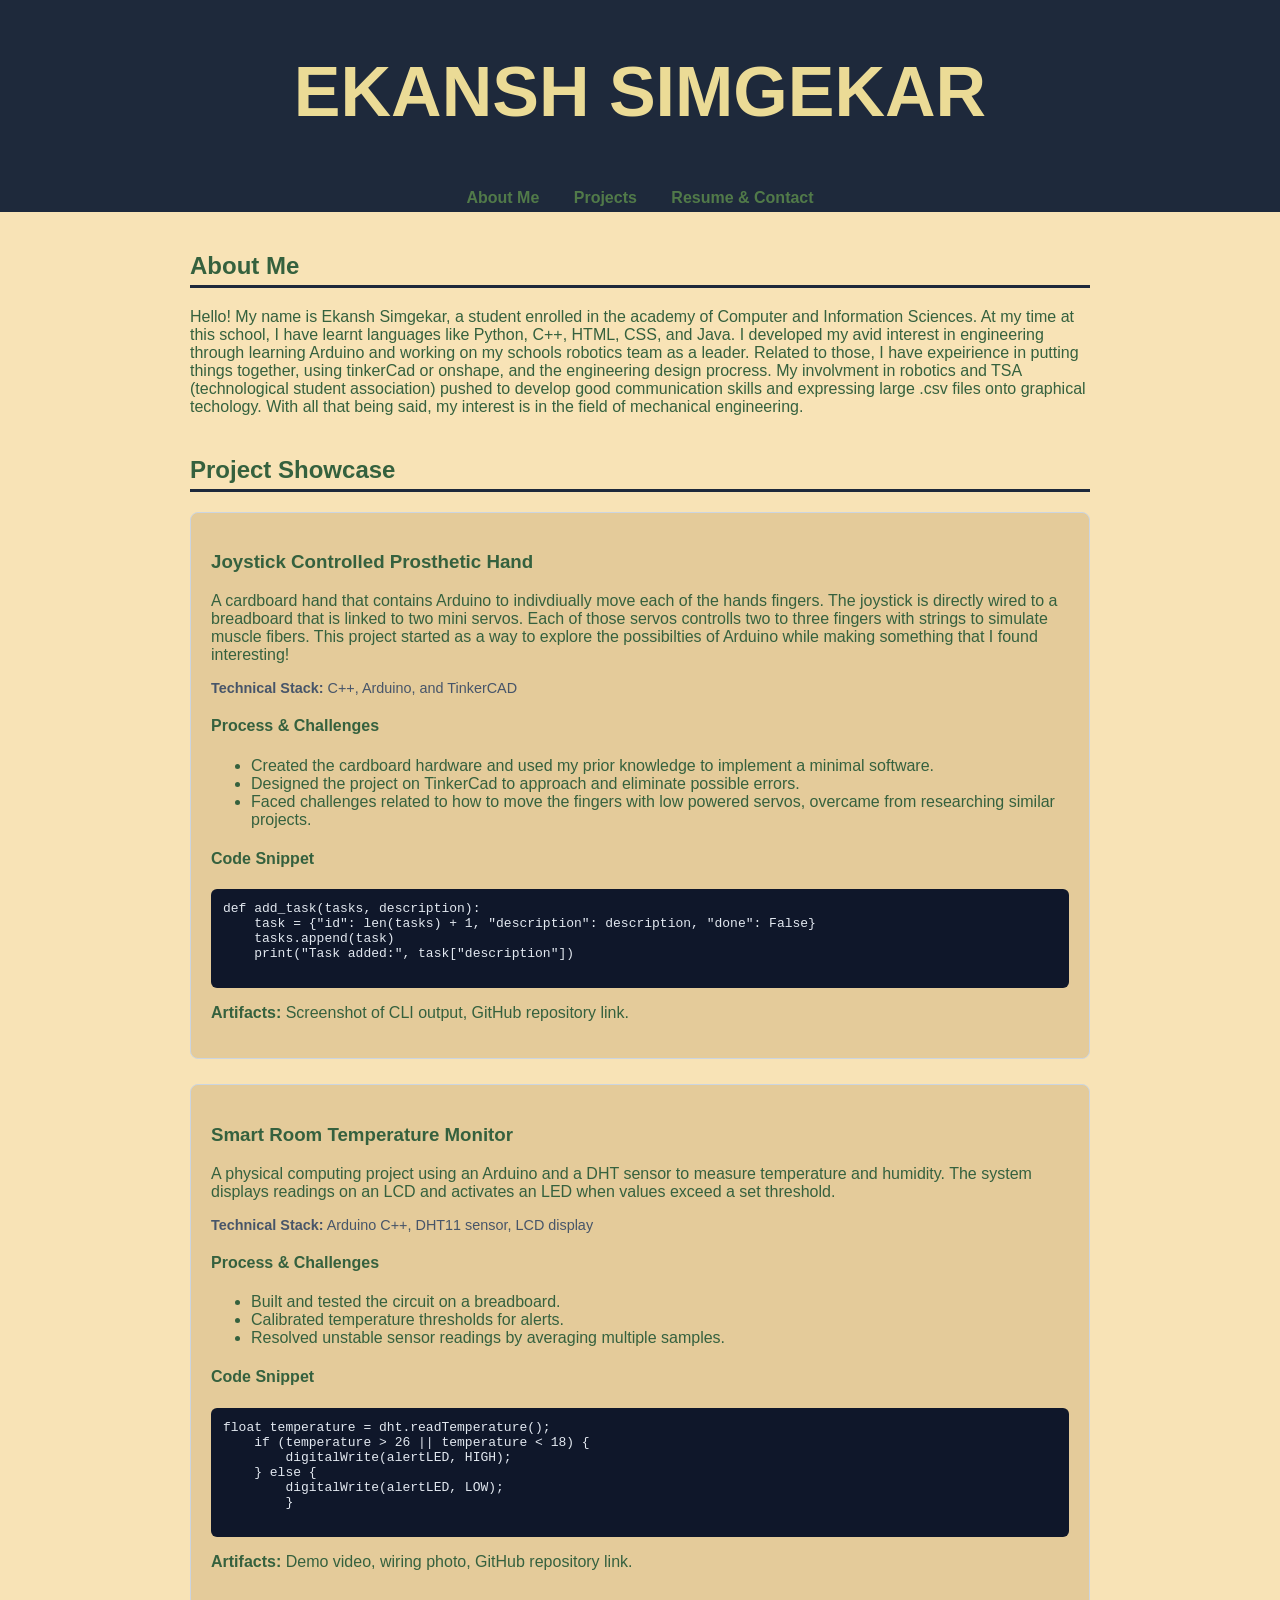
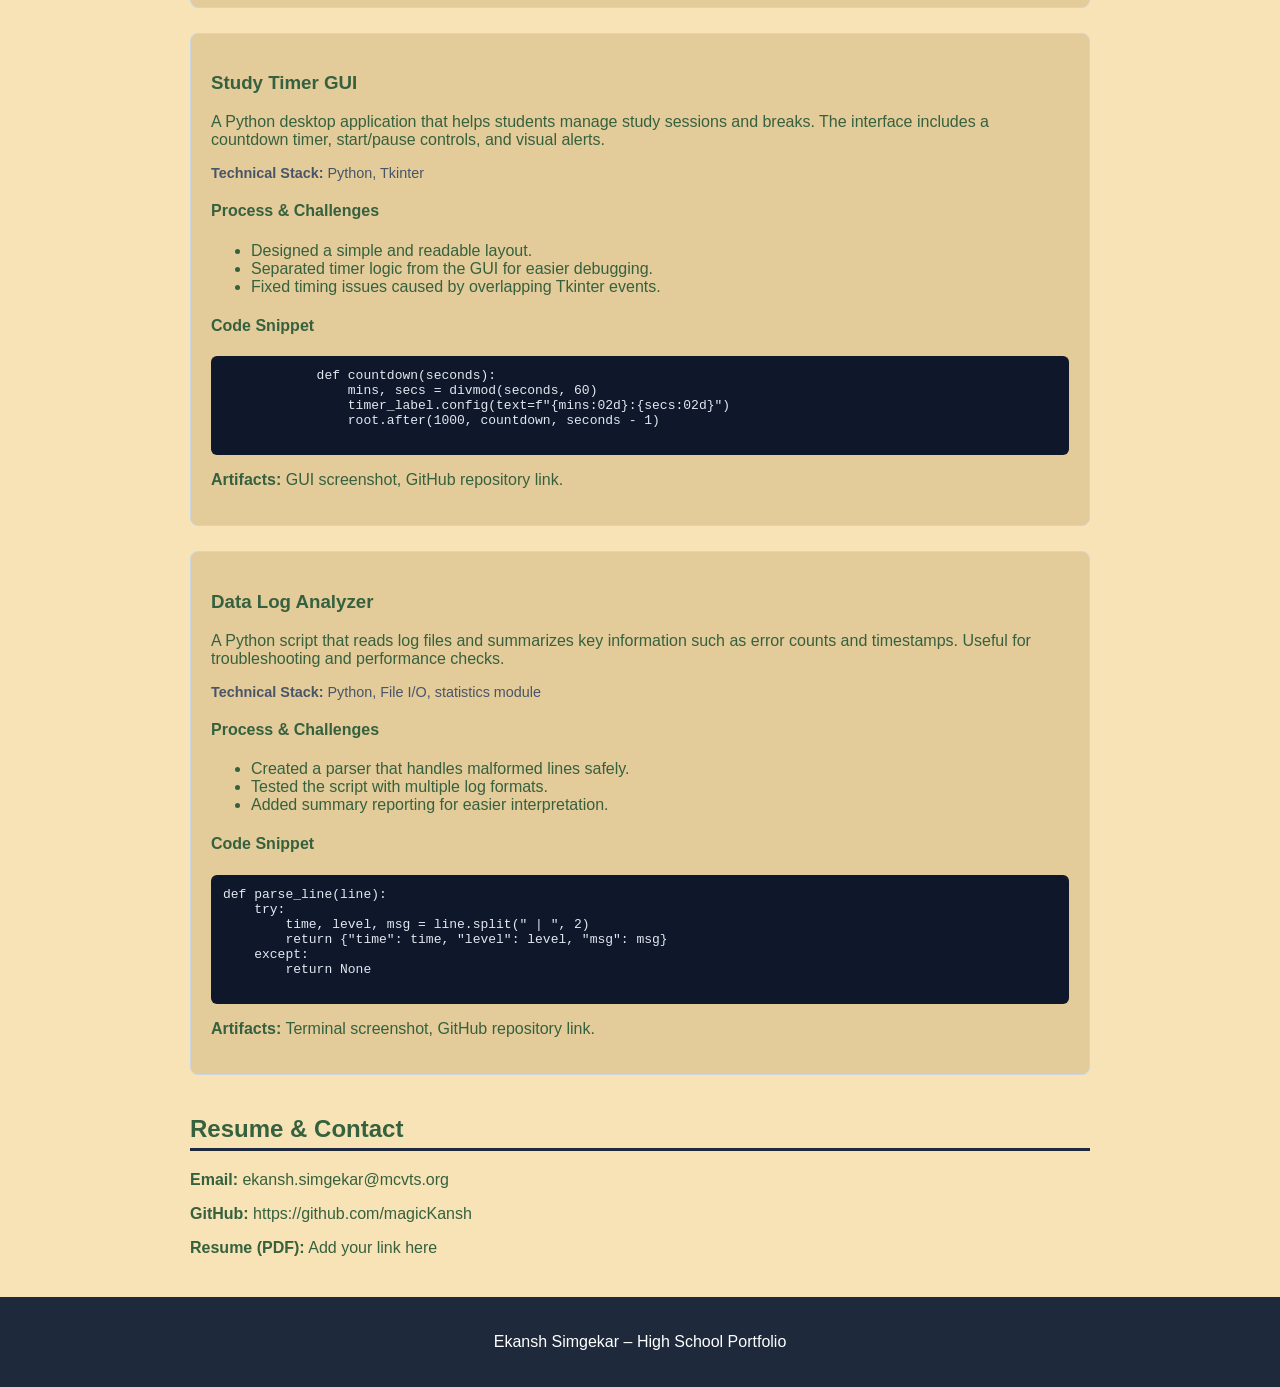
==== portfolio/index.html @ 1c962d92 "Add files via upload" ====
<!DOCTYPE html>
<html lang="en">
<head>
    <meta charset="UTF-8">
    <title> EKANSH SIMGEKAR - High School Portfolio </title>
    <meta name="viewport" content="width=device-width, initial-scale=1.0">
    <link rel="stylesheet" href="style.css">
</head>

<body>

<header>
    <h1> EKANSH SIMGEKAR </h1>
</header>

<nav>
    <a href="#about">About Me</a>
    <a href="#projects">Projects</a>
    <a href="#contact">Resume & Contact</a>
</nav>

<section id="about">
    <h2>About Me</h2>
    <p>
        Hello! My name is Ekansh Simgekar, a student enrolled in the academy of Computer and Information Sciences. 
        At my time at this school, I have learnt languages like Python, C++, HTML, CSS, and Java. I developed my 
        avid interest in engineering through learning Arduino and working on my schools robotics team as a leader. 
        Related to those, I have expeirience in putting things together, using tinkerCad or onshape, and the 
        engineering design procress. My involvment in robotics and TSA (technological student association) pushed 
        to develop good communication skills and expressing large .csv files onto graphical techology. With all that
        being said, my interest is in the field of mechanical engineering. 
    </p>
</section>

<section id="projects">
    <h2>Project Showcase</h2>

    <!-- PROJECT 1 -->
    <div class="project">
        <h3> Joystick Controlled Prosthetic Hand</h3>
        <p>
            A cardboard hand that contains Arduino to indivdiually move each of the hands fingers. The joystick is 
            directly wired to a breadboard that is linked to two mini servos. Each of those servos controlls two to
            three fingers with strings to simulate muscle fibers. This project started as a way to explore the 
            possibilties of Arduino while making something that I found interesting! 
        </p>

        <p class="stack"><strong>Technical Stack:</strong> C++, Arduino, and TinkerCAD </p>

        <h4>Process & Challenges</h4>
        <ul>
            <li> Created the cardboard hardware and used my prior knowledge to implement a minimal software. </li>
            <li> Designed the project on TinkerCad to approach  and eliminate possible errors. </li>
            <li> Faced challenges related to how to move the fingers with low powered servos, overcame from researching similar projects.</li>
        </ul>

        <h4>Code Snippet</h4>
        <pre>
def add_task(tasks, description):
    task = {"id": len(tasks) + 1, "description": description, "done": False}
    tasks.append(task)
    print("Task added:", task["description"])           
        </pre>

        <p><strong>Artifacts:</strong> Screenshot of CLI output, GitHub repository link.</p>
    </div>

    <!-- PROJECT 2 -->
    <div class="project">
        <h3>Smart Room Temperature Monitor</h3>
        <p>
            A physical computing project using an Arduino and a DHT sensor to measure
            temperature and humidity. The system displays readings on an LCD and activates
            an LED when values exceed a set threshold.
        </p>

        <p class="stack"><strong>Technical Stack:</strong> Arduino C++, DHT11 sensor, LCD display</p>

        <h4>Process & Challenges</h4>
        <ul>
            <li>Built and tested the circuit on a breadboard.</li>
            <li>Calibrated temperature thresholds for alerts.</li>
            <li>Resolved unstable sensor readings by averaging multiple samples.</li>
        </ul>

        <h4>Code Snippet</h4>
        <pre>
float temperature = dht.readTemperature();
    if (temperature > 26 || temperature < 18) {
        digitalWrite(alertLED, HIGH);
    } else {
        digitalWrite(alertLED, LOW);
        }
        </pre>

        <p><strong>Artifacts:</strong> Demo video, wiring photo, GitHub repository link.</p>
    </div>

    <!-- PROJECT 3 -->
    <div class="project">
        <h3>Study Timer GUI</h3>
        <p>
            A Python desktop application that helps students manage study sessions and breaks.
            The interface includes a countdown timer, start/pause controls, and visual alerts.
        </p>

        <p class="stack"><strong>Technical Stack:</strong> Python, Tkinter</p>

        <h4>Process & Challenges</h4>
        <ul>
            <li>Designed a simple and readable layout.</li>
            <li>Separated timer logic from the GUI for easier debugging.</li>
            <li>Fixed timing issues caused by overlapping Tkinter events.</li>
        </ul>

        <h4>Code Snippet</h4>
        <pre>
            def countdown(seconds):
                mins, secs = divmod(seconds, 60)
                timer_label.config(text=f"{mins:02d}:{secs:02d}")
                root.after(1000, countdown, seconds - 1)
        </pre>

        <p><strong>Artifacts:</strong> GUI screenshot, GitHub repository link.</p>
    </div>

    <!-- PROJECT 4 -->
    <div class="project">
        <h3>Data Log Analyzer</h3>
        <p>
            A Python script that reads log files and summarizes key information such as
            error counts and timestamps. Useful for troubleshooting and performance checks.
        </p>

        <p class="stack"><strong>Technical Stack:</strong> Python, File I/O, statistics module</p>

        <h4>Process & Challenges</h4>
        <ul>
            <li>Created a parser that handles malformed lines safely.</li>
            <li>Tested the script with multiple log formats.</li>
            <li>Added summary reporting for easier interpretation.</li>
        </ul>

        <h4>Code Snippet</h4>
        <pre>
def parse_line(line):
    try:
        time, level, msg = line.split(" | ", 2)
        return {"time": time, "level": level, "msg": msg}
    except:
        return None
        </pre>

        <p><strong>Artifacts:</strong> Terminal screenshot, GitHub repository link.</p>
    </div>

</section>

<section id="contact">
    <h2>Resume & Contact</h2>
    <p><strong>Email:</strong> ekansh.simgekar@mcvts.org </p>
    <p><strong>GitHub:</strong> https://github.com/magicKansh</p>
    <p><strong>Resume (PDF):</strong> Add your link here</p>
</section>

<footer>
    <p> Ekansh Simgekar – High School Portfolio</p>
</footer>

</body>
</html>
---- portfolio/style.css ----
body {
    margin: 0;
    font-family:'Segoe UI', Tahoma, Geneva, Verdana, sans-serif;
    background: #f8e3b6;
    color: #35613e;
}

header {
    background: #1e293b;
    color: rgb(235, 219, 150);
    padding: 5px;
    text-align: center;
    font-family: 'Franklin Gothic Medium', 'Arial Narrow', Arial, sans-serif;
    font-size: 35px;
}

nav {
    background: #1e293b;
    padding: 5px;
    text-align: center;
}

nav a {
    color: #517a49;
    margin: 0 15px;
    text-decoration: none;
    font-weight: bold;
}

nav a:hover {
    color: rgb(87, 67, 67);
}

section {
    max-width: 900px;
    margin: 40px auto;
    padding: 0 20px;
}

h2 {
    border-bottom: 3px solid #1e293b;
    padding-bottom: 5px;
}

.project {
    background: #e4cb9a;
    padding: 20px;
    border-radius: 8px;
    margin-bottom: 25px;
    border: 1px solid #cbd5e1;
}

.stack {
    font-size: 0.9rem;
    color: #475569;
}

pre {
    background: #0f172a;
    color: #e2e8f0;
    padding: 12px;
    border-radius: 6px;
    overflow-x: auto;
}

footer {
    text-align: center;
    padding: 20px;
    background: #1e293b;
    color: white;
    margin-top: 40px;
}
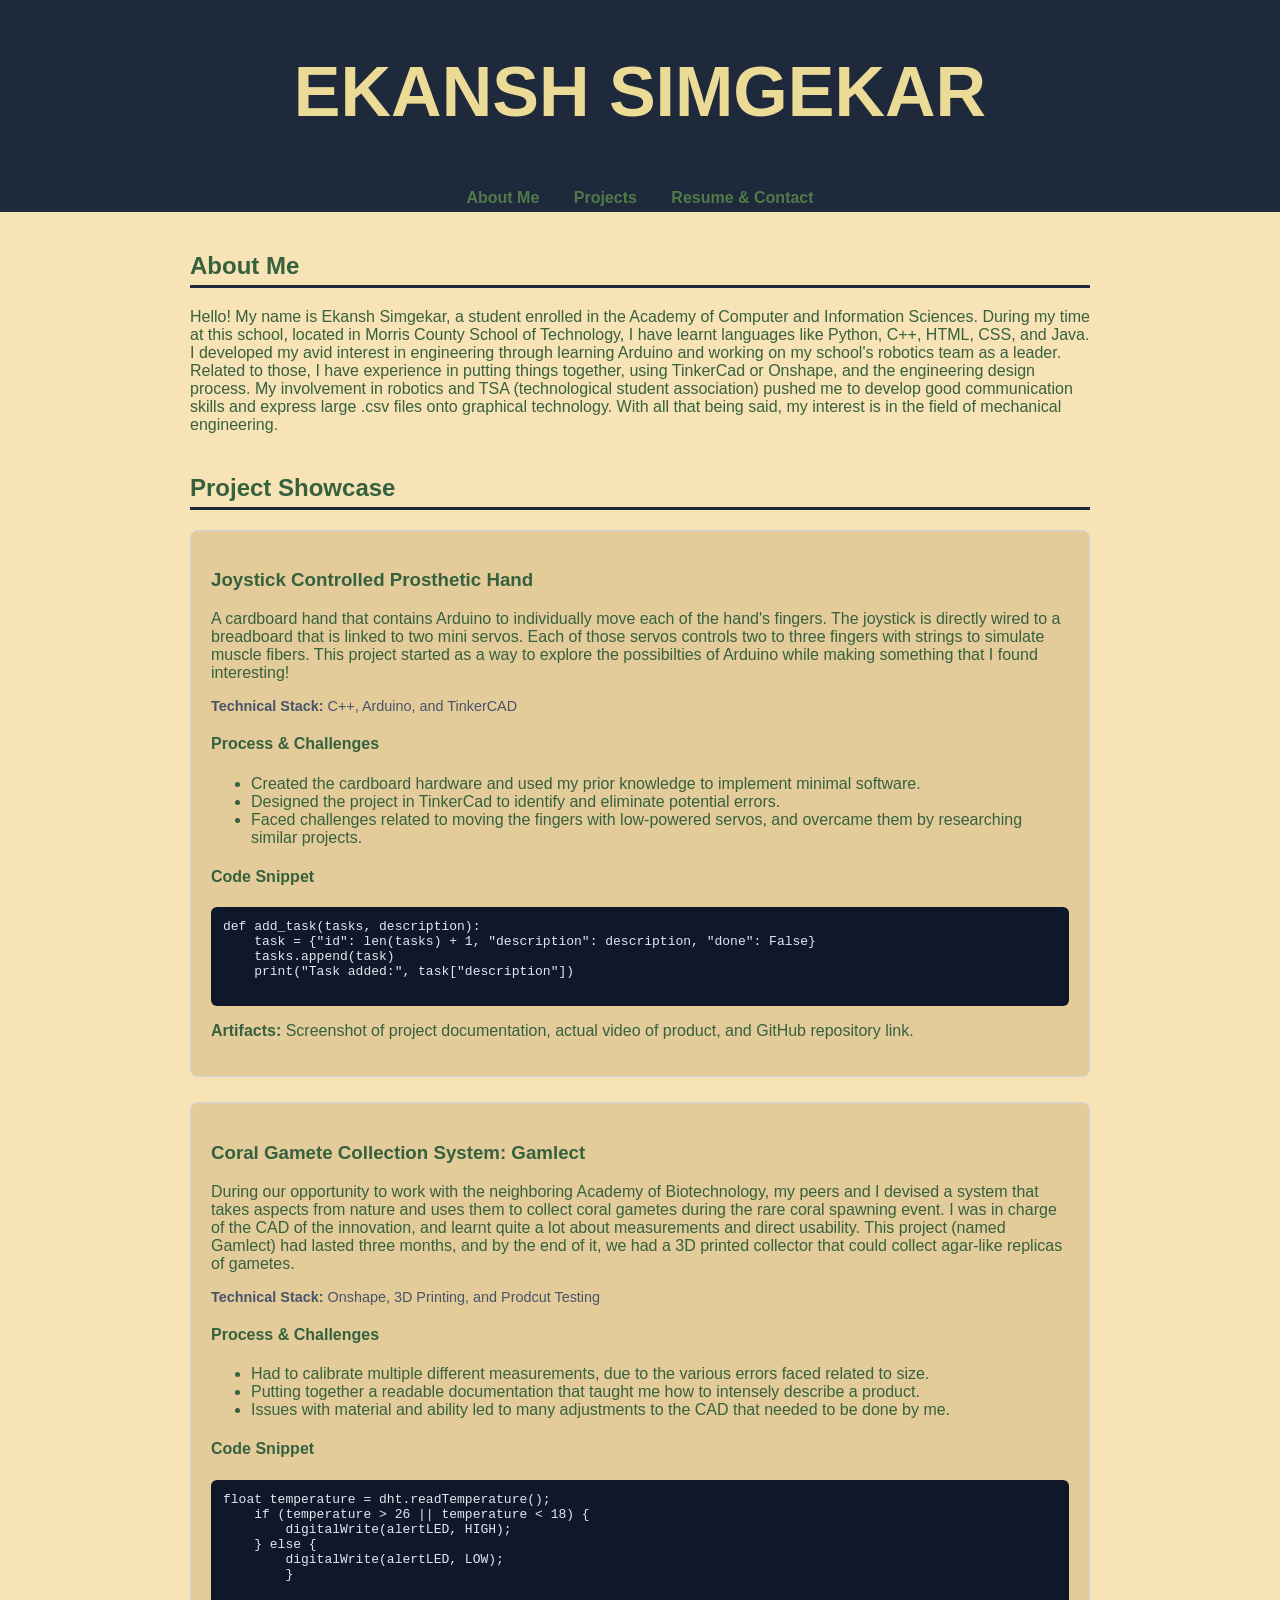
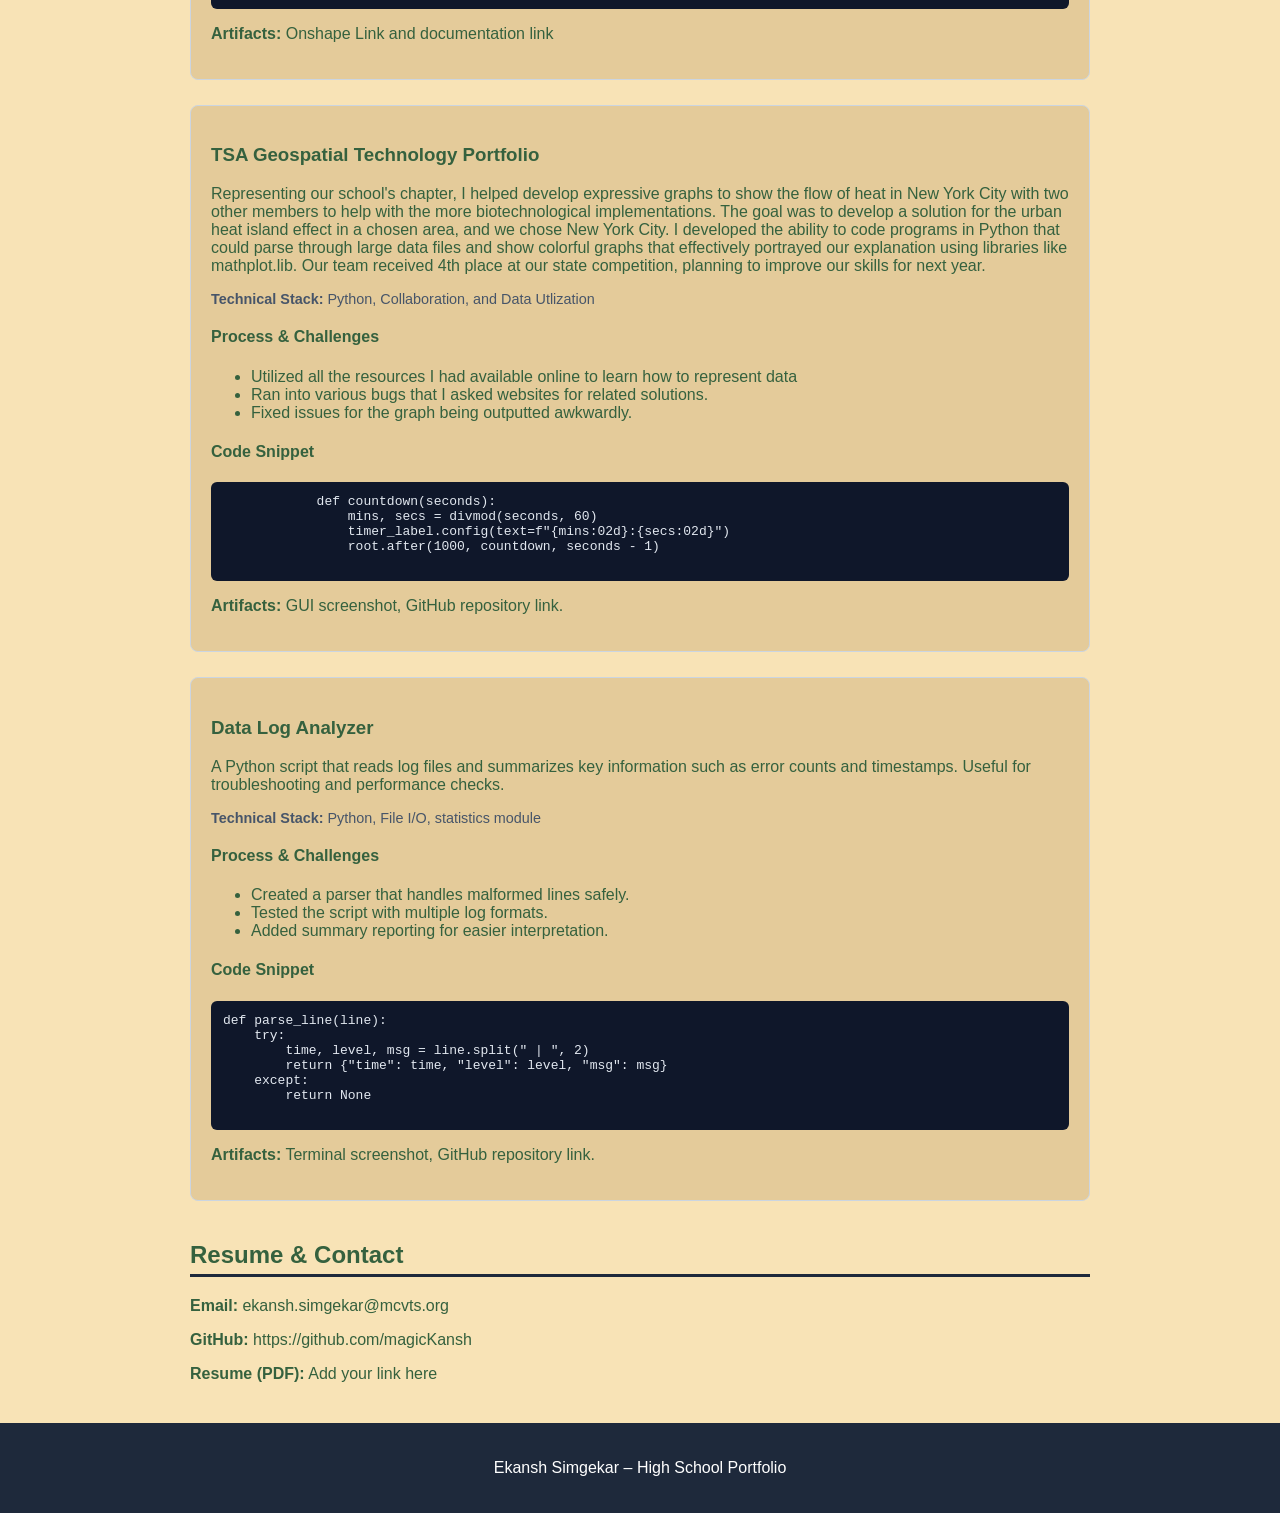
==== commit d244a0d9: "Update index.html" ====
--- a/portfolio/index.html
+++ b/portfolio/index.html
@@ -22,13 +22,13 @@
 <section id="about">
     <h2>About Me</h2>
     <p>
-        Hello! My name is Ekansh Simgekar, a student enrolled in the academy of Computer and Information Sciences. 
-        At my time at this school, I have learnt languages like Python, C++, HTML, CSS, and Java. I developed my 
-        avid interest in engineering through learning Arduino and working on my schools robotics team as a leader. 
-        Related to those, I have expeirience in putting things together, using tinkerCad or onshape, and the 
-        engineering design procress. My involvment in robotics and TSA (technological student association) pushed 
-        to develop good communication skills and expressing large .csv files onto graphical techology. With all that
-        being said, my interest is in the field of mechanical engineering. 
+        Hello! My name is Ekansh Simgekar, a student enrolled in the Academy of Computer and Information Sciences. 
+        During my time at this school, located in Morris County School of Technology, I have learnt languages like Python, 
+        C++, HTML, CSS, and Java. I developed my avid interest in engineering through learning Arduino and working on 
+        my school's robotics team as a leader. Related to those, I have experience in putting things together, using 
+        TinkerCad or Onshape, and the engineering design process. My involvement in robotics and TSA 
+        (technological student association) pushed me to develop good communication skills and express large .csv files 
+        onto graphical technology. With all that being said, my interest is in the field of mechanical engineering. 
     </p>
 </section>
 
@@ -39,8 +39,8 @@
     <div class="project">
         <h3> Joystick Controlled Prosthetic Hand</h3>
         <p>
-            A cardboard hand that contains Arduino to indivdiually move each of the hands fingers. The joystick is 
-            directly wired to a breadboard that is linked to two mini servos. Each of those servos controlls two to
+            A cardboard hand that contains Arduino to individually move each of the hand's fingers. The joystick is 
+            directly wired to a breadboard that is linked to two mini servos. Each of those servos controls two to
             three fingers with strings to simulate muscle fibers. This project started as a way to explore the 
             possibilties of Arduino while making something that I found interesting! 
         </p>
@@ -49,9 +49,9 @@
 
         <h4>Process & Challenges</h4>
         <ul>
-            <li> Created the cardboard hardware and used my prior knowledge to implement a minimal software. </li>
-            <li> Designed the project on TinkerCad to approach  and eliminate possible errors. </li>
-            <li> Faced challenges related to how to move the fingers with low powered servos, overcame from researching similar projects.</li>
+            <li> Created the cardboard hardware and used my prior knowledge to implement minimal software. </li>
+            <li> Designed the project in TinkerCad to identify and eliminate potential errors. </li>
+            <li> Faced challenges related to moving the fingers with low-powered servos, and overcame them by researching similar projects.</li>
         </ul>
 
         <h4>Code Snippet</h4>
@@ -62,25 +62,28 @@
     print("Task added:", task["description"])           
         </pre>
 
-        <p><strong>Artifacts:</strong> Screenshot of CLI output, GitHub repository link.</p>
+        <p><strong>Artifacts:</strong> Screenshot of project documentation, actual video of product, and GitHub repository link.</p>
     </div>
 
     <!-- PROJECT 2 -->
     <div class="project">
-        <h3>Smart Room Temperature Monitor</h3>
+        <h3> Coral Gamete Collection System: Gamlect </h3>
         <p>
-            A physical computing project using an Arduino and a DHT sensor to measure
-            temperature and humidity. The system displays readings on an LCD and activates
-            an LED when values exceed a set threshold.
+            During our opportunity to work with the neighboring Academy of Biotechnology, my peers and I devised 
+            a system that takes aspects from nature and uses them to collect coral gametes during the rare coral
+            spawning event. I was in charge of the CAD of the innovation, and learnt quite a lot about measurements 
+            and direct usability. This project (named Gamlect) had lasted three months, and by the end of it, we had 
+            a 3D printed collector that could collect agar-like replicas of gametes. 
+            
         </p>
 
-        <p class="stack"><strong>Technical Stack:</strong> Arduino C++, DHT11 sensor, LCD display</p>
+        <p class="stack"><strong>Technical Stack:</strong> Onshape, 3D Printing, and Prodcut Testing </p>
 
         <h4>Process & Challenges</h4>
         <ul>
-            <li>Built and tested the circuit on a breadboard.</li>
-            <li>Calibrated temperature thresholds for alerts.</li>
-            <li>Resolved unstable sensor readings by averaging multiple samples.</li>
+            <li> Had to calibrate multiple different measurements, due to the various errors faced related to size. </li>
+            <li> Putting together a readable documentation that taught me how to intensely describe a product. </li>
+            <li> Issues with material and ability led to many adjustments to the CAD that needed to be done by me. </li>
         </ul>
 
         <h4>Code Snippet</h4>
@@ -93,24 +96,29 @@
         }
         </pre>
 
-        <p><strong>Artifacts:</strong> Demo video, wiring photo, GitHub repository link.</p>
+        <p><strong>Artifacts:</strong> Onshape Link and documentation link </p>
     </div>
 
     <!-- PROJECT 3 -->
     <div class="project">
-        <h3>Study Timer GUI</h3>
+        <h3> TSA Geospatial Technology Portfolio </h3>
         <p>
-            A Python desktop application that helps students manage study sessions and breaks.
-            The interface includes a countdown timer, start/pause controls, and visual alerts.
+            Representing our school's chapter, I helped develop expressive graphs to show the flow of heat
+            in New York City with two other members to help with the more biotechnological implementations. 
+            The goal was to develop a solution for the urban heat island effect in a chosen area, and we chose
+            New York City. I developed the ability to code programs in Python that could parse through large 
+            data files and show colorful graphs that effectively portrayed our explanation using libraries like
+            mathplot.lib. Our team received 4th place at our state competition, planning to improve our skills
+            for next year.
         </p>
 
-        <p class="stack"><strong>Technical Stack:</strong> Python, Tkinter</p>
+        <p class="stack"><strong> Technical Stack: </strong> Python, Collaboration, and Data Utlization </p>
 
         <h4>Process & Challenges</h4>
         <ul>
-            <li>Designed a simple and readable layout.</li>
-            <li>Separated timer logic from the GUI for easier debugging.</li>
-            <li>Fixed timing issues caused by overlapping Tkinter events.</li>
+            <li> Utilized all the resources I had available online to learn how to represent data </li>
+            <li> Ran into various bugs that I asked websites for related solutions. </li>
+            <li> Fixed issues for the graph being outputted awkwardly. </li>
         </ul>
 
         <h4>Code Snippet</h4>
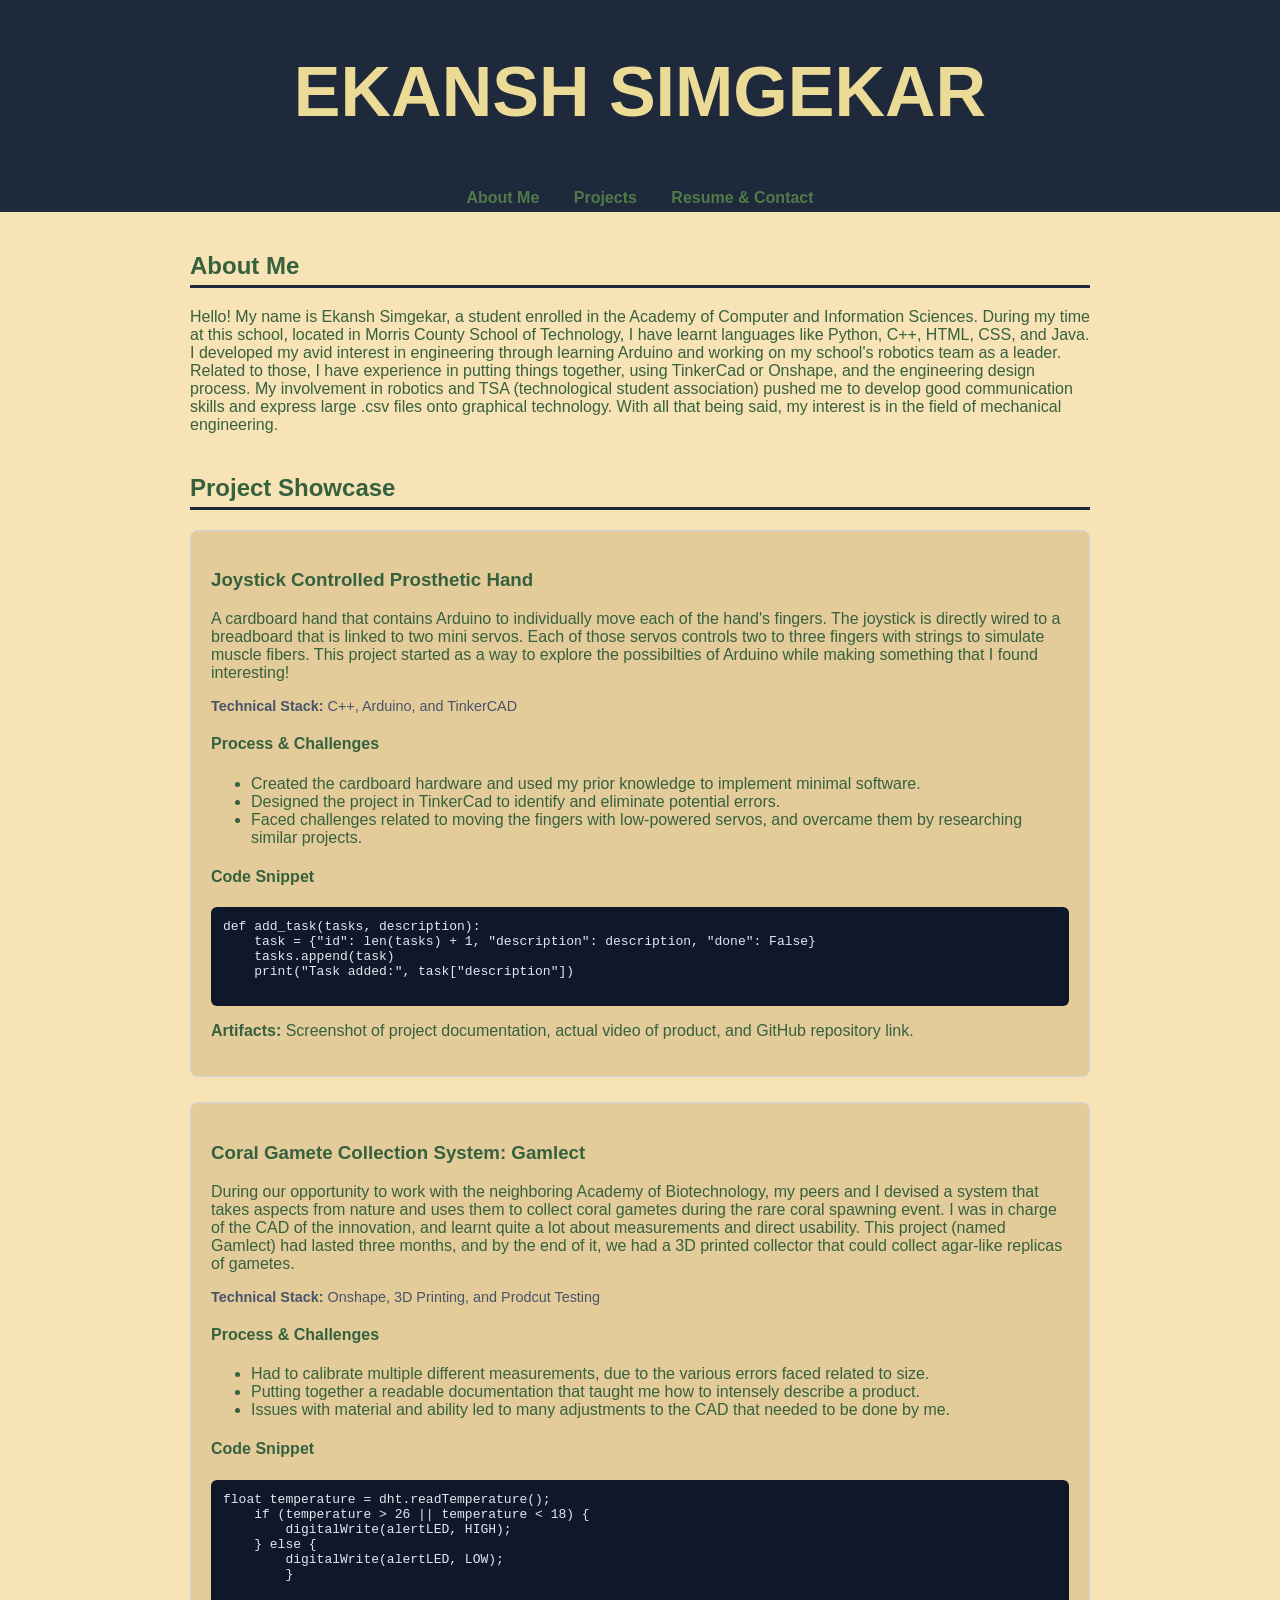
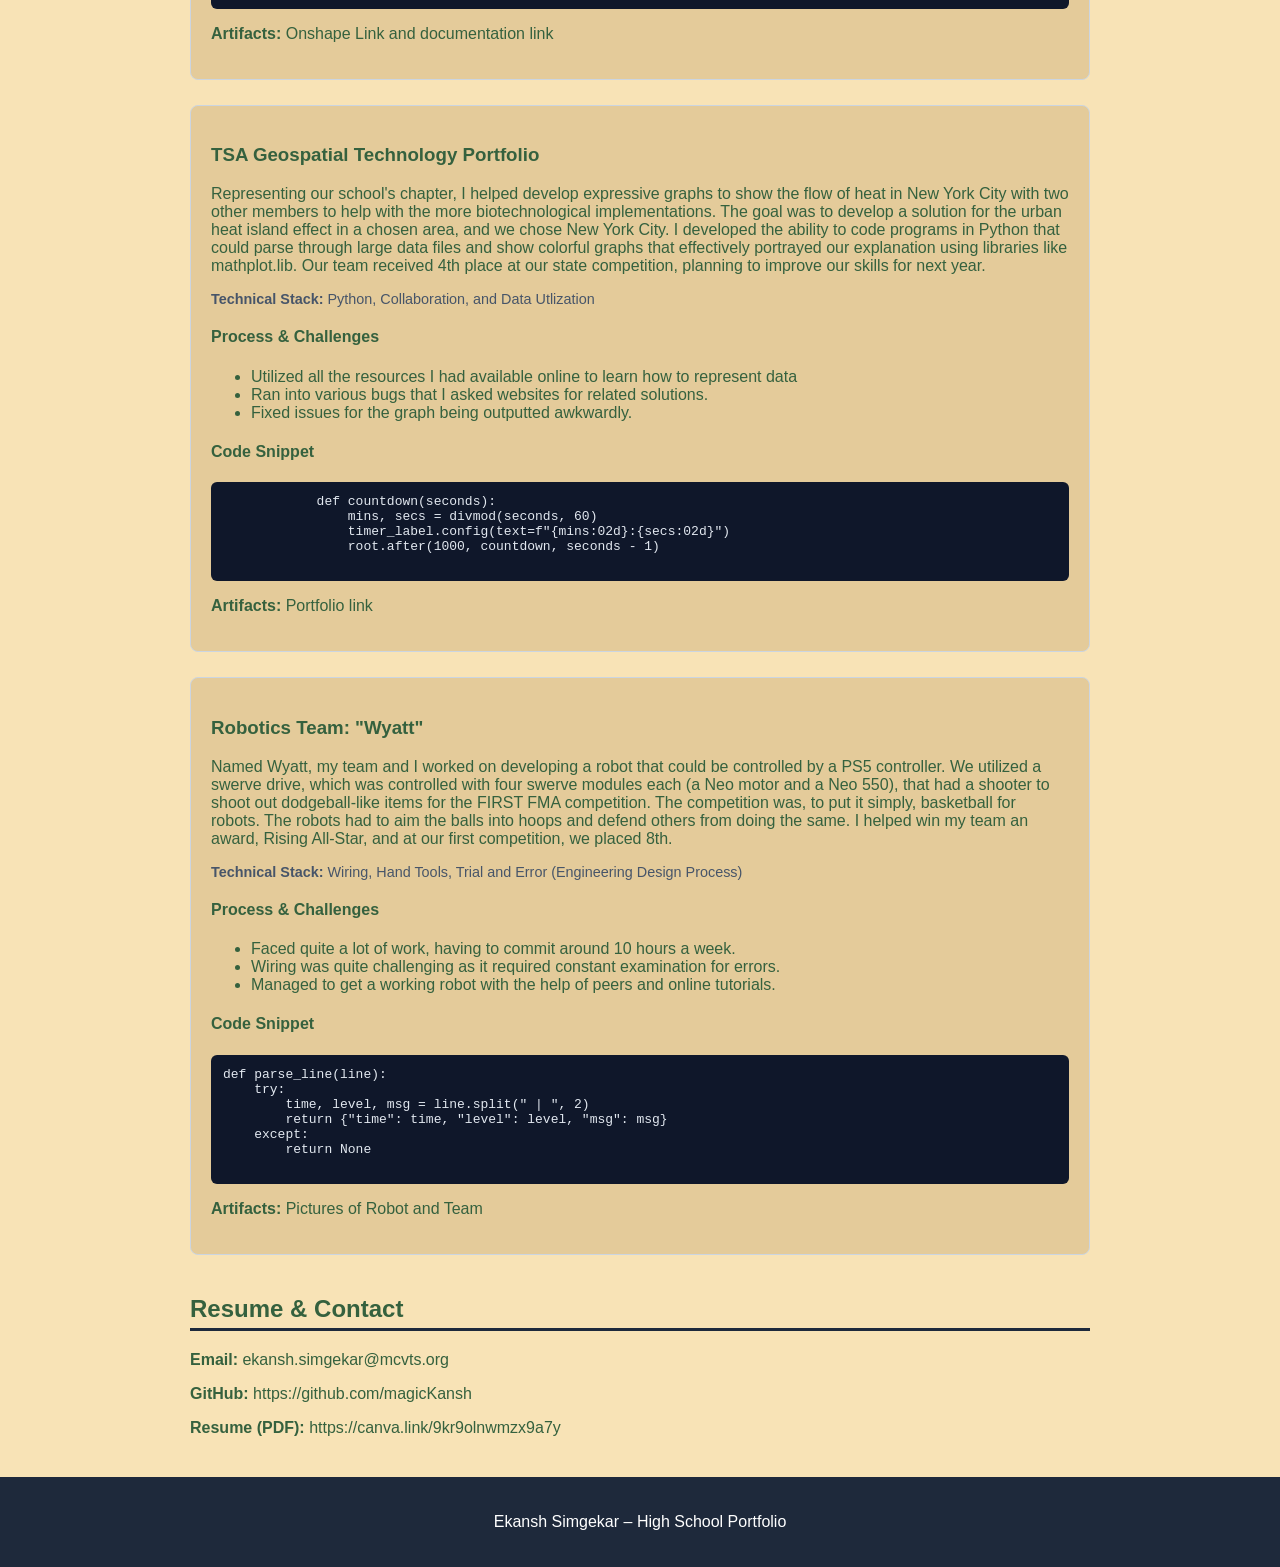
==== commit 0c593de7: "Update index.html" ====
--- a/portfolio/index.html
+++ b/portfolio/index.html
@@ -129,24 +129,28 @@
                 root.after(1000, countdown, seconds - 1)
         </pre>
 
-        <p><strong>Artifacts:</strong> GUI screenshot, GitHub repository link.</p>
+        <p><strong>Artifacts:</strong> Portfolio link </p>
     </div>
 
     <!-- PROJECT 4 -->
     <div class="project">
-        <h3>Data Log Analyzer</h3>
+        <h3> Robotics Team: "Wyatt" </h3>
         <p>
-            A Python script that reads log files and summarizes key information such as
-            error counts and timestamps. Useful for troubleshooting and performance checks.
+            Named Wyatt, my team and I worked on developing a robot that could be controlled by a 
+            PS5 controller. We utilized a swerve drive, which was controlled with four swerve modules
+            each (a Neo motor and a Neo 550), that had a shooter to shoot out dodgeball-like items for 
+            the FIRST FMA competition. The competition was, to put it simply, basketball for robots. 
+            The robots had to aim the balls into hoops and defend others from doing the same. I helped 
+            win my team an award, Rising All-Star, and at our first competition, we placed 8th. 
         </p>
 
-        <p class="stack"><strong>Technical Stack:</strong> Python, File I/O, statistics module</p>
+        <p class="stack"><strong>Technical Stack:</strong> Wiring, Hand Tools, Trial and Error (Engineering Design Process) </p>
 
         <h4>Process & Challenges</h4>
         <ul>
-            <li>Created a parser that handles malformed lines safely.</li>
-            <li>Tested the script with multiple log formats.</li>
-            <li>Added summary reporting for easier interpretation.</li>
+            <li> Faced quite a lot of work, having to commit around 10 hours a week. </li>
+            <li> Wiring was quite challenging as it required constant examination for errors. </li>
+            <li> Managed to get a working robot with the help of peers and online tutorials. </li>
         </ul>
 
         <h4>Code Snippet</h4>
@@ -159,7 +163,7 @@
         return None
         </pre>
 
-        <p><strong>Artifacts:</strong> Terminal screenshot, GitHub repository link.</p>
+        <p><strong>Artifacts:</strong> Pictures of Robot and Team </p>
     </div>
 
 </section>
@@ -168,7 +172,7 @@
     <h2>Resume & Contact</h2>
     <p><strong>Email:</strong> ekansh.simgekar@mcvts.org </p>
     <p><strong>GitHub:</strong> https://github.com/magicKansh</p>
-    <p><strong>Resume (PDF):</strong> Add your link here</p>
+    <p><strong>Resume (PDF):</strong> https://canva.link/9kr9olnwmzx9a7y </p>
 </section>
 
 <footer>
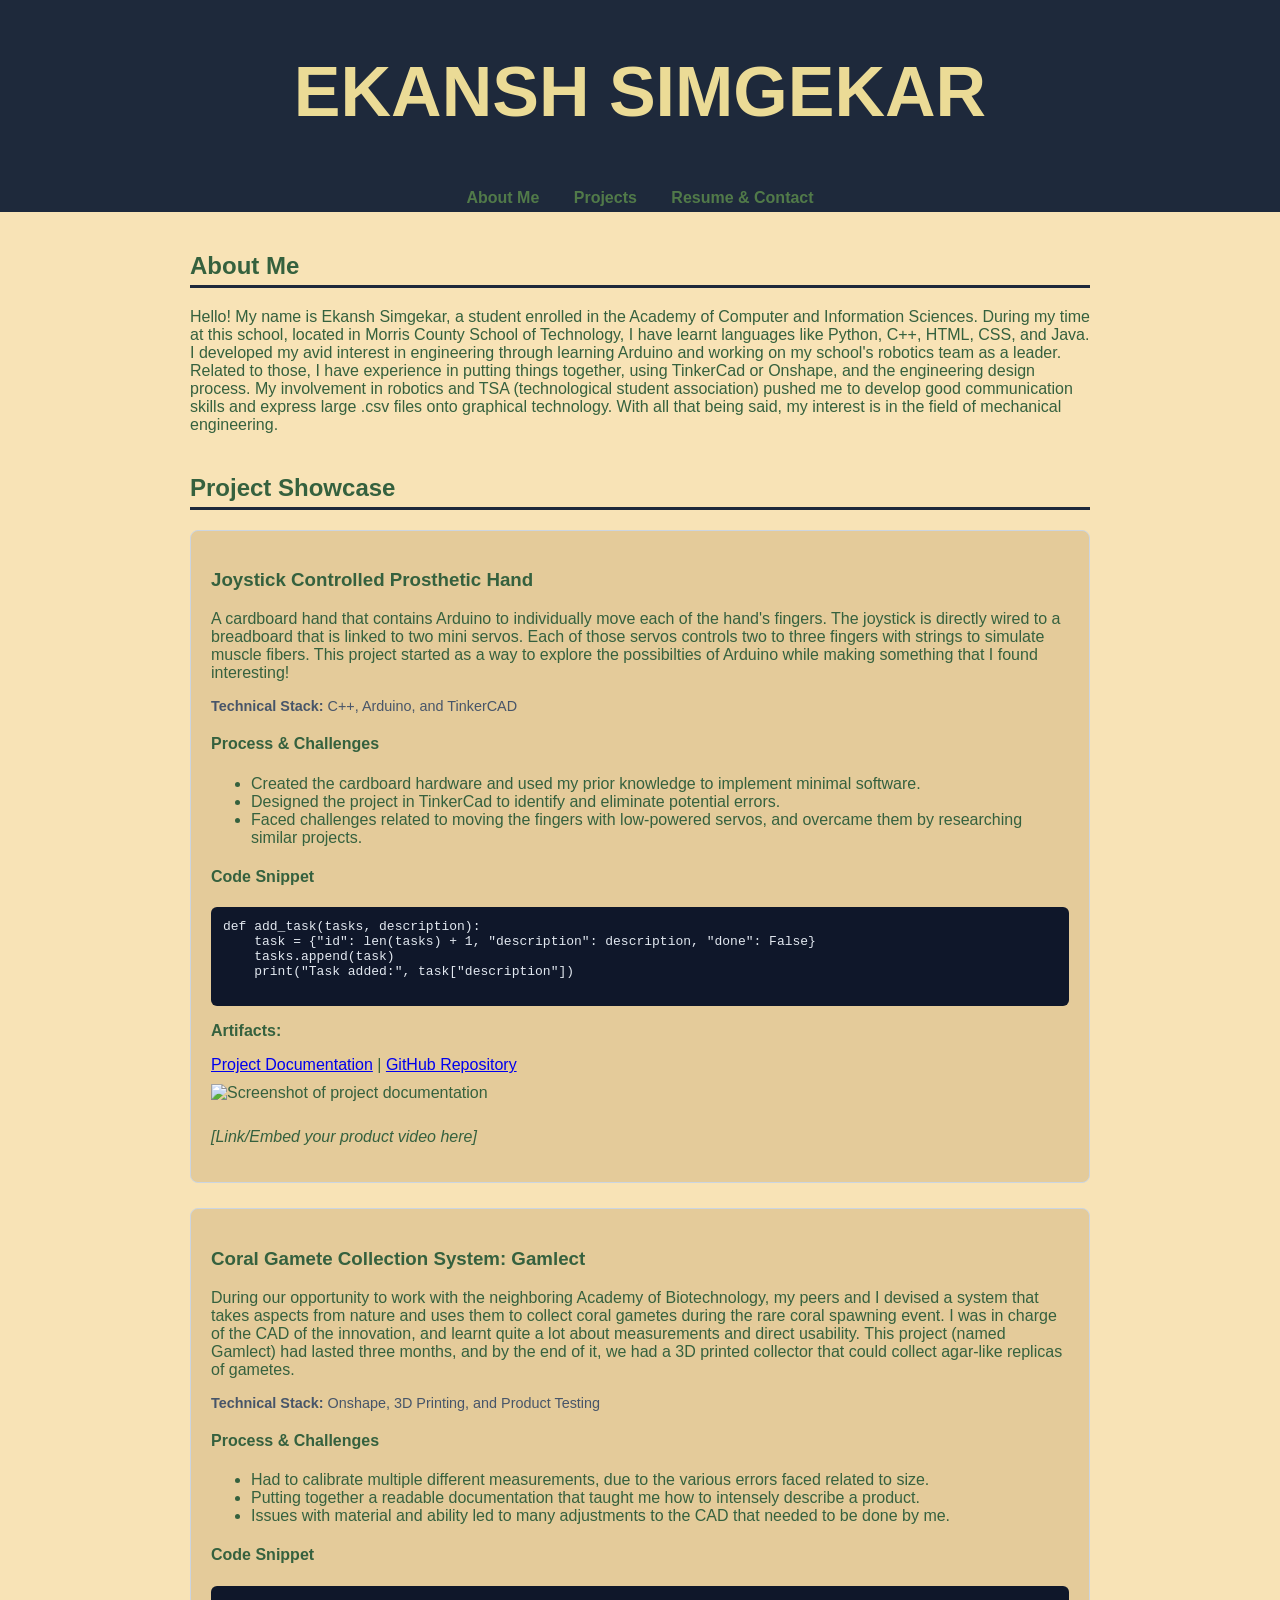
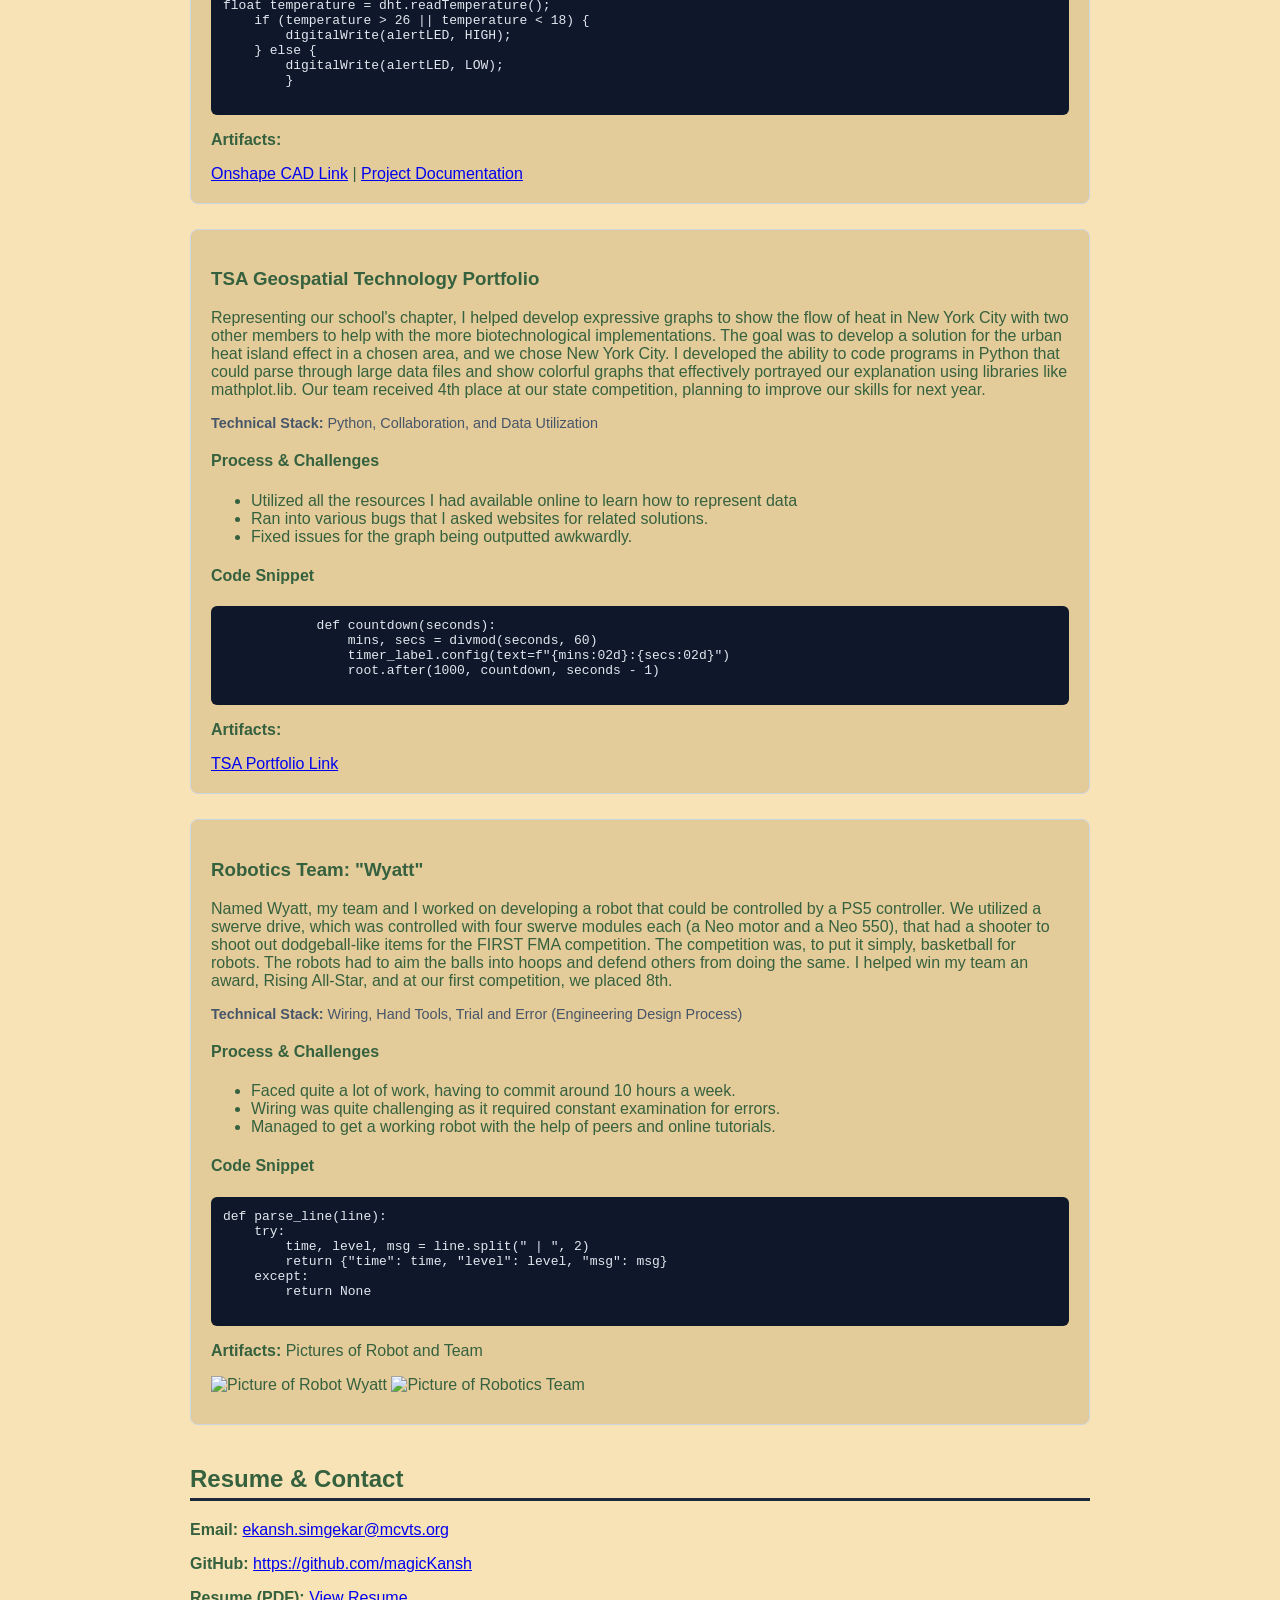
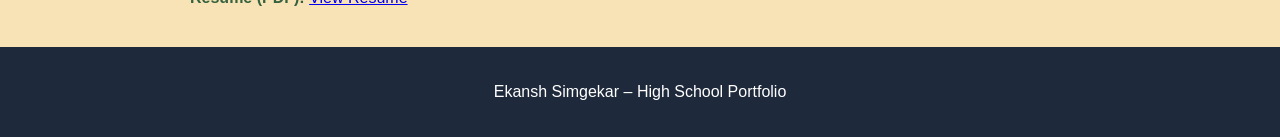
==== commit 97e3a75c: "Update index.html" ====
--- a/portfolio/index.html
+++ b/portfolio/index.html
@@ -35,7 +35,6 @@
 <section id="projects">
     <h2>Project Showcase</h2>
 
-    <!-- PROJECT 1 -->
     <div class="project">
         <h3> Joystick Controlled Prosthetic Hand</h3>
         <p>
@@ -62,10 +61,17 @@
     print("Task added:", task["description"])           
         </pre>
 
-        <p><strong>Artifacts:</strong> Screenshot of project documentation, actual video of product, and GitHub repository link.</p>
+        <p><strong>Artifacts:</strong></p>
+        <div class="project-artifacts">
+            <a href="https://docs.google.com/presentation/d/1TC9spTNmw4XEXiRIFN0Adl8-0rSRTootbSmiq-QF7CA/edit?slide=id.p#slide=id.p" target="_blank">Project Documentation</a> | 
+            <a href="https://github.com/magicKansh" target="_blank">GitHub Repository</a>
+            <div class="screenshot-container" style="margin-top: 10px;">
+                <img src="prosthetic-documentation.jpg" alt="Screenshot of project documentation" style="max-width: 100%; height: auto; margin-bottom: 10px;">
+                <p><em>[Link/Embed your product video here]</em></p>
+            </div>
+        </div>
     </div>
 
-    <!-- PROJECT 2 -->
     <div class="project">
         <h3> Coral Gamete Collection System: Gamlect </h3>
         <p>
@@ -74,10 +80,10 @@
             spawning event. I was in charge of the CAD of the innovation, and learnt quite a lot about measurements 
             and direct usability. This project (named Gamlect) had lasted three months, and by the end of it, we had 
             a 3D printed collector that could collect agar-like replicas of gametes. 
-            
+             
         </p>
 
-        <p class="stack"><strong>Technical Stack:</strong> Onshape, 3D Printing, and Prodcut Testing </p>
+        <p class="stack"><strong>Technical Stack:</strong> Onshape, 3D Printing, and Product Testing </p>
 
         <h4>Process & Challenges</h4>
         <ul>
@@ -96,10 +102,13 @@
         }
         </pre>
 
-        <p><strong>Artifacts:</strong> Onshape Link and documentation link </p>
+        <p><strong>Artifacts:</strong></p>
+        <div class="project-artifacts">
+            <a href="https://cad.onshape.com/documents/6f3efc8606537e76b9a036a9/w/da372350352faa7c1f316d4a/e/9dedb0928d59d53344df6763?renderMode=0&uiState=6a104cbb2014af084195cbf1" target="_blank">Onshape CAD Link</a> | 
+            <a href="https://docs.google.com/presentation/d/1x4TAer9qMEF2nMa_VMQ8C2oHFYKpV9djLpQZnI1w16g/edit?usp=sharing" target="_blank">Project Documentation</a>
+        </div>
     </div>
 
-    <!-- PROJECT 3 -->
     <div class="project">
         <h3> TSA Geospatial Technology Portfolio </h3>
         <p>
@@ -112,7 +121,7 @@
             for next year.
         </p>
 
-        <p class="stack"><strong> Technical Stack: </strong> Python, Collaboration, and Data Utlization </p>
+        <p class="stack"><strong> Technical Stack: </strong> Python, Collaboration, and Data Utilization </p>
 
         <h4>Process & Challenges</h4>
         <ul>
@@ -129,10 +138,12 @@
                 root.after(1000, countdown, seconds - 1)
         </pre>
 
-        <p><strong>Artifacts:</strong> Portfolio link </p>
+        <p><strong>Artifacts:</strong></p>
+        <div class="project-artifacts">
+            <a href="https://canva.link/zms0t4kmhmxukpt" target="_blank">TSA Portfolio Link</a>
+        </div>
     </div>
 
-    <!-- PROJECT 4 -->
     <div class="project">
         <h3> Robotics Team: "Wyatt" </h3>
         <p>
@@ -163,16 +174,20 @@
         return None
         </pre>
 
-        <p><strong>Artifacts:</strong> Pictures of Robot and Team </p>
+        <p><strong>Artifacts:</strong> Pictures of Robot and Team</p>
+        <div class="screenshot-container">
+            <img src="robot-wyatt.jpg" alt="Picture of Robot Wyatt" style="max-width: 100%; height: auto; margin-bottom: 10px;">
+            <img src="robot-team.jpg" alt="Picture of Robotics Team" style="max-width: 100%; height: auto;">
+        </div>
     </div>
 
 </section>
 
 <section id="contact">
     <h2>Resume & Contact</h2>
-    <p><strong>Email:</strong> ekansh.simgekar@mcvts.org </p>
-    <p><strong>GitHub:</strong> https://github.com/magicKansh</p>
-    <p><strong>Resume (PDF):</strong> https://canva.link/9kr9olnwmzx9a7y </p>
+    <p><strong>Email:</strong> <a href="mailto:ekansh.simgekar@mcvts.org">ekansh.simgekar@mcvts.org</a> </p>
+    <p><strong>GitHub:</strong> <a href="https://github.com/magicKansh" target="_blank">https://github.com/magicKansh</a></p>
+    <p><strong>Resume (PDF):</strong> <a href="https://canva.link/9kr9olnwmzx9a7y" target="_blank">View Resume</a> </p>
 </section>
 
 <footer>
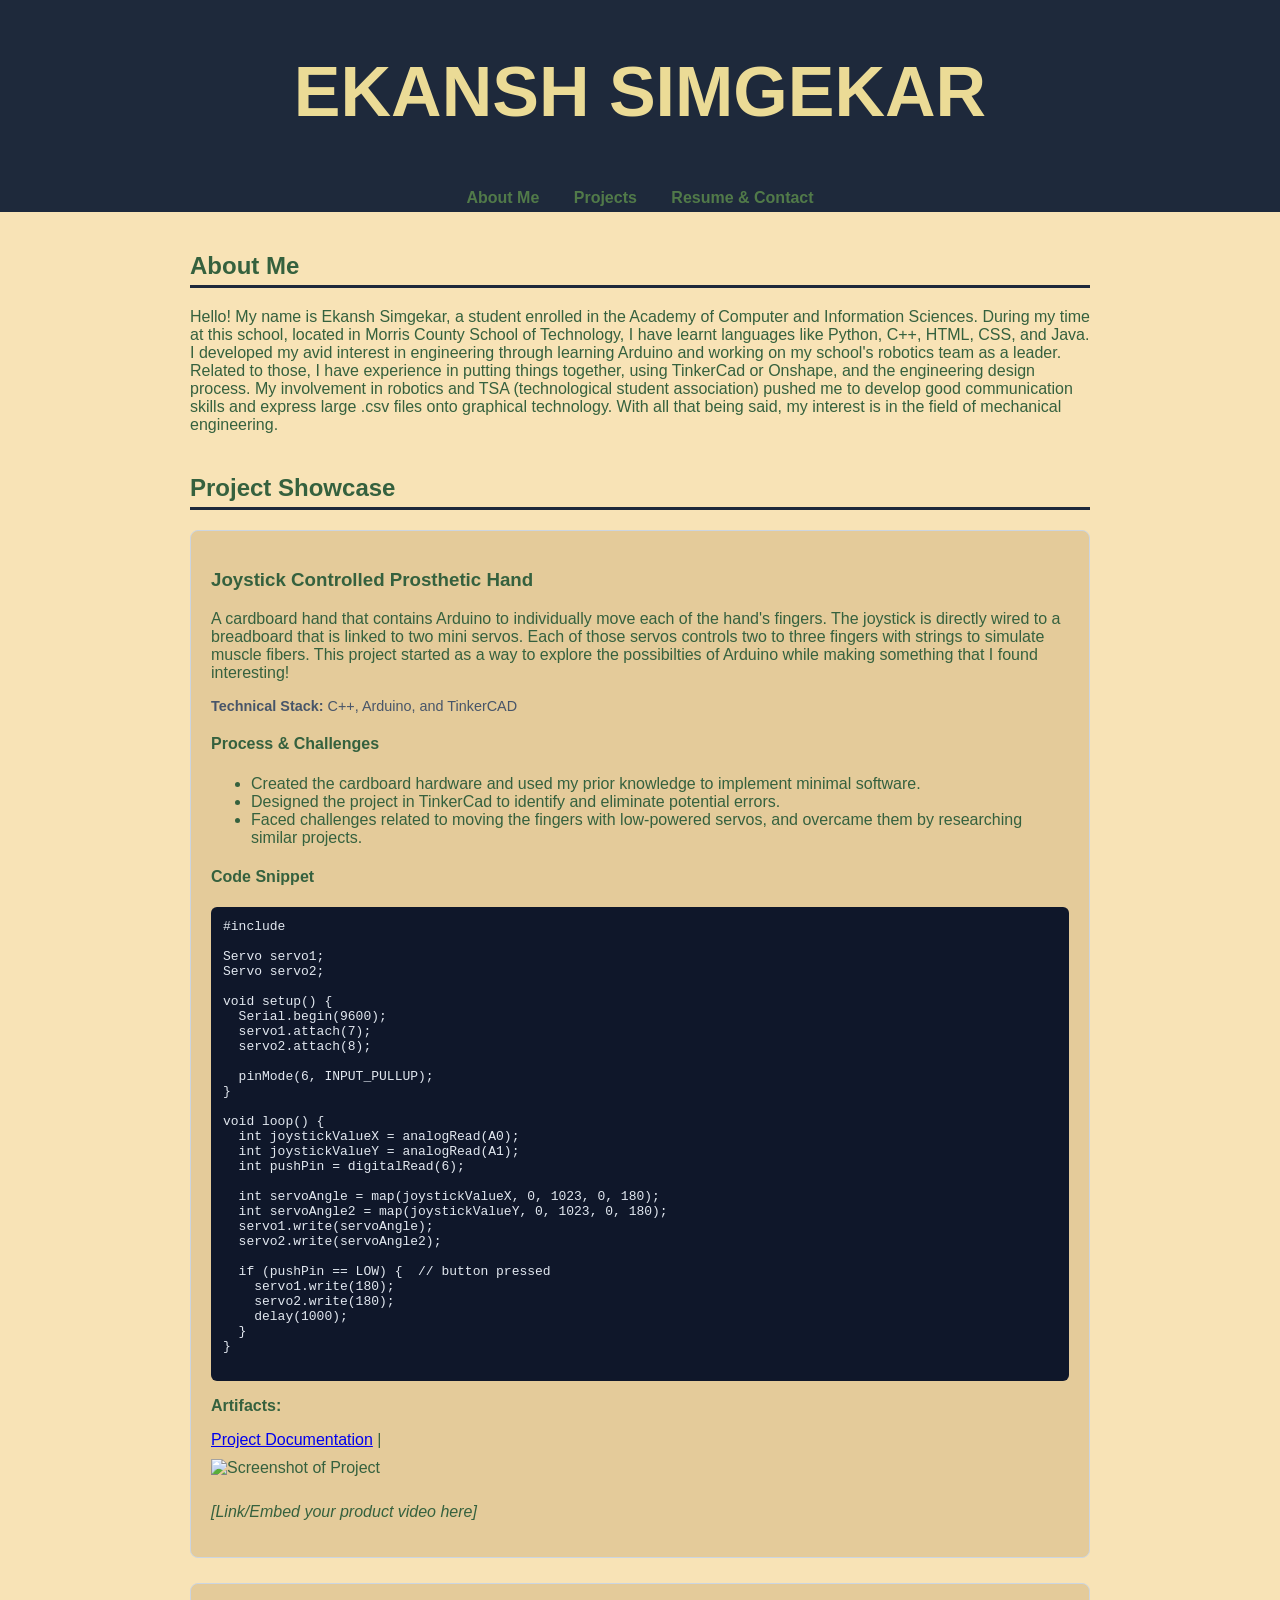
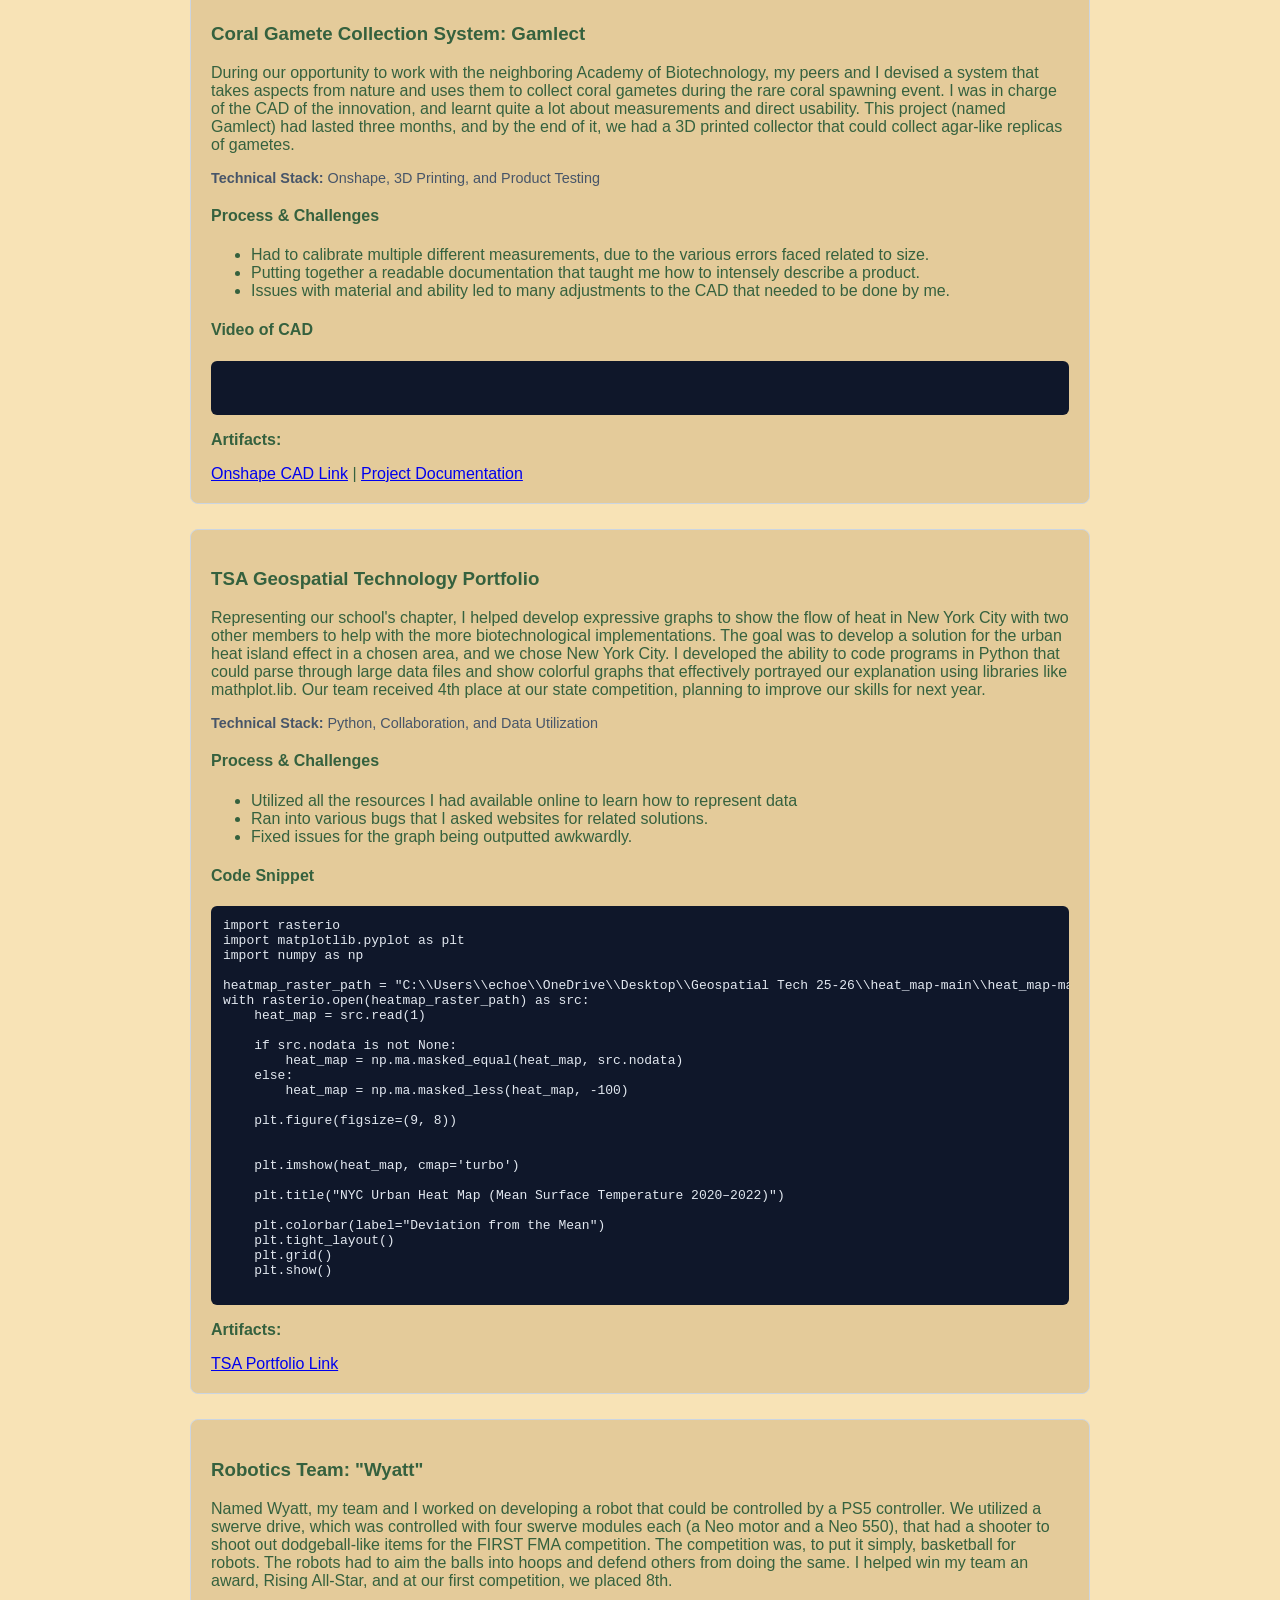
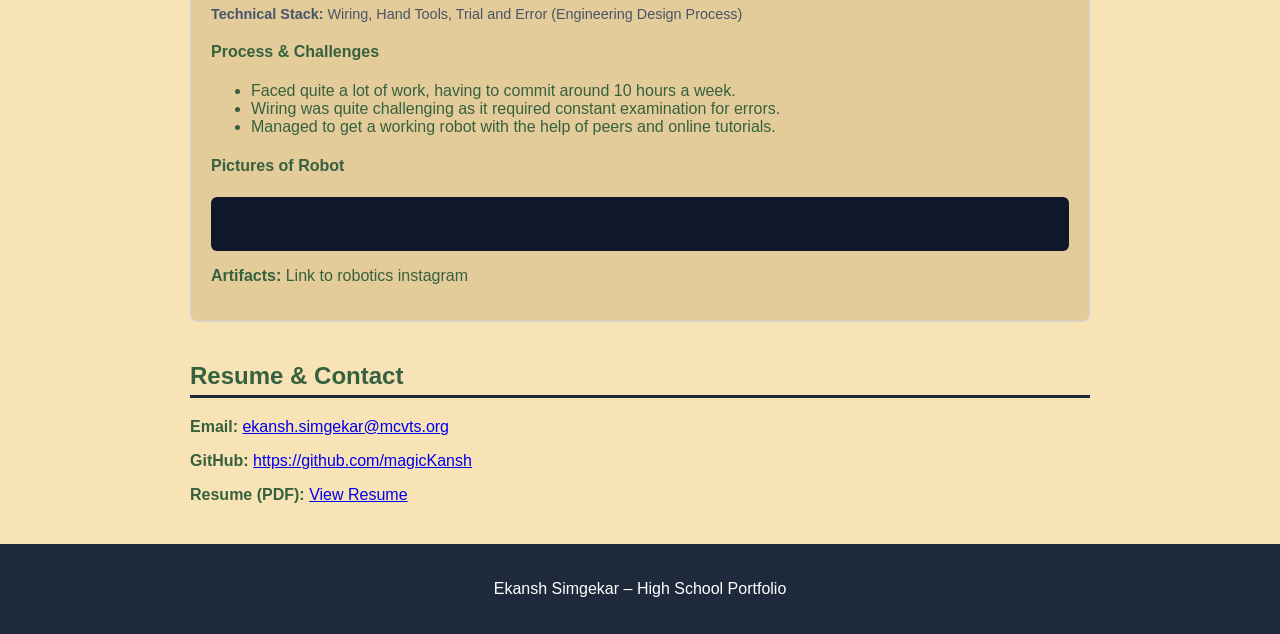
==== commit 8e7acd23: "Update index.html" ====
--- a/portfolio/index.html
+++ b/portfolio/index.html
@@ -55,18 +55,42 @@
 
         <h4>Code Snippet</h4>
         <pre>
-def add_task(tasks, description):
-    task = {"id": len(tasks) + 1, "description": description, "done": False}
-    tasks.append(task)
-    print("Task added:", task["description"])           
+#include <Servo.h>
+
+Servo servo1;
+Servo servo2;
+
+void setup() {
+  Serial.begin(9600);
+  servo1.attach(7);
+  servo2.attach(8);
+
+  pinMode(6, INPUT_PULLUP);  
+}
+
+void loop() {
+  int joystickValueX = analogRead(A0);
+  int joystickValueY = analogRead(A1);
+  int pushPin = digitalRead(6);
+
+  int servoAngle = map(joystickValueX, 0, 1023, 0, 180);
+  int servoAngle2 = map(joystickValueY, 0, 1023, 0, 180);
+  servo1.write(servoAngle);
+  servo2.write(servoAngle2);
+
+  if (pushPin == LOW) {  // button pressed
+    servo1.write(180);
+    servo2.write(180);
+    delay(1000);
+  }
+}    
         </pre>
 
         <p><strong>Artifacts:</strong></p>
         <div class="project-artifacts">
             <a href="https://docs.google.com/presentation/d/1TC9spTNmw4XEXiRIFN0Adl8-0rSRTootbSmiq-QF7CA/edit?slide=id.p#slide=id.p" target="_blank">Project Documentation</a> | 
-            <a href="https://github.com/magicKansh" target="_blank">GitHub Repository</a>
             <div class="screenshot-container" style="margin-top: 10px;">
-                <img src="prosthetic-documentation.jpg" alt="Screenshot of project documentation" style="max-width: 100%; height: auto; margin-bottom: 10px;">
+                <img src="prosthetic-documentation.jpg" alt="Screenshot of Project" style="max-width: 100%; height: auto; margin-bottom: 10px;">
                 <p><em>[Link/Embed your product video here]</em></p>
             </div>
         </div>
@@ -92,14 +116,9 @@
             <li> Issues with material and ability led to many adjustments to the CAD that needed to be done by me. </li>
         </ul>
 
-        <h4>Code Snippet</h4>
-        <pre>
-float temperature = dht.readTemperature();
-    if (temperature > 26 || temperature < 18) {
-        digitalWrite(alertLED, HIGH);
-    } else {
-        digitalWrite(alertLED, LOW);
-        }
+        <h4> Video of CAD </h4>
+        <pre>
+
         </pre>
 
         <p><strong>Artifacts:</strong></p>
@@ -132,10 +151,30 @@
 
         <h4>Code Snippet</h4>
         <pre>
-            def countdown(seconds):
-                mins, secs = divmod(seconds, 60)
-                timer_label.config(text=f"{mins:02d}:{secs:02d}")
-                root.after(1000, countdown, seconds - 1)
+import rasterio
+import matplotlib.pyplot as plt
+import numpy as np
+
+heatmap_raster_path = "C:\\Users\\echoe\\OneDrive\\Desktop\\Geospatial Tech 25-26\\heat_map-main\\heat_map-main\\data\\output\\f_deviation_smooth.tif"
+with rasterio.open(heatmap_raster_path) as src:
+    heat_map = src.read(1)
+    
+    if src.nodata is not None:
+        heat_map = np.ma.masked_equal(heat_map, src.nodata)
+    else:
+        heat_map = np.ma.masked_less(heat_map, -100)
+
+    plt.figure(figsize=(9, 8))
+    
+
+    plt.imshow(heat_map, cmap='turbo')
+    
+    plt.title("NYC Urban Heat Map (Mean Surface Temperature 2020–2022)")
+    
+    plt.colorbar(label="Deviation from the Mean")
+    plt.tight_layout()
+    plt.grid()
+    plt.show()
         </pre>
 
         <p><strong>Artifacts:</strong></p>
@@ -164,20 +203,14 @@
             <li> Managed to get a working robot with the help of peers and online tutorials. </li>
         </ul>
 
-        <h4>Code Snippet</h4>
-        <pre>
-def parse_line(line):
-    try:
-        time, level, msg = line.split(" | ", 2)
-        return {"time": time, "level": level, "msg": msg}
-    except:
-        return None
-        </pre>
-
-        <p><strong>Artifacts:</strong> Pictures of Robot and Team</p>
+        <h4> Pictures of Robot </h4>
+        <pre>
+
+        </pre>
+
+        <p><strong>Artifacts:</strong> Link to robotics instagram</p>
         <div class="screenshot-container">
-            <img src="robot-wyatt.jpg" alt="Picture of Robot Wyatt" style="max-width: 100%; height: auto; margin-bottom: 10px;">
-            <img src="robot-team.jpg" alt="Picture of Robotics Team" style="max-width: 100%; height: auto;">
+            
         </div>
     </div>
 
